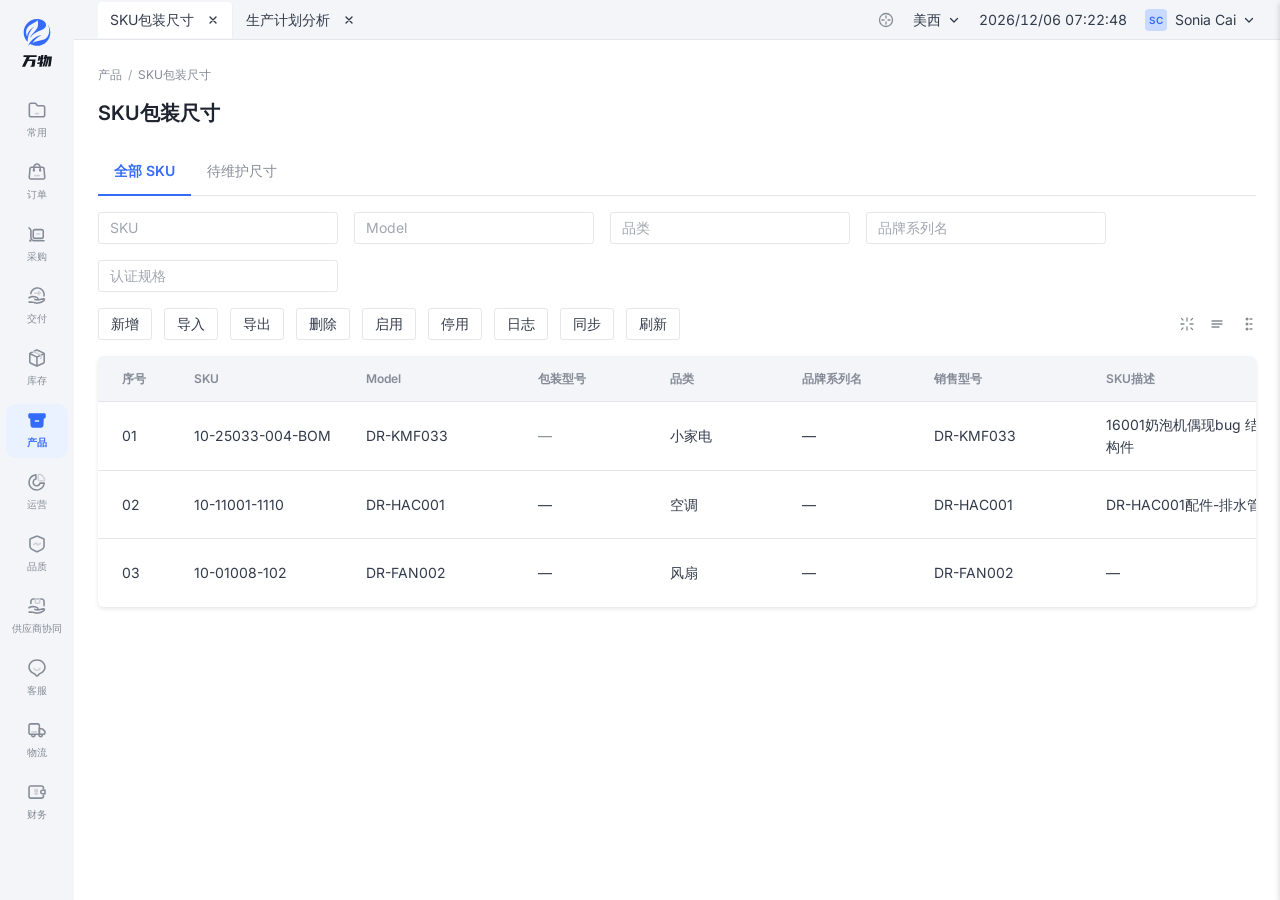
==== sku-packaging-dimensions-detail-view.html @ a116592b "docs(demo): 查看类表单形态一/二、SKU 包装尺寸 Demo 与规范 - 新增 sku-packaging-dimensions-detail-view.html（产品模块，摘要 KV +" ====
<!DOCTYPE html>
<html lang="zh-CN">
<head>
  <meta charset="UTF-8" />
  <meta name="viewport" content="width=device-width, initial-scale=1.0" />
  <title>【查看】产品 · SKU包装尺寸</title>
  <link rel="preconnect" href="https://fonts.googleapis.com" />
  <link rel="preconnect" href="https://fonts.gstatic.com" crossorigin />
  <link href="https://fonts.googleapis.com/css2?family=Inter:wght@400;600&display=swap" rel="stylesheet" />
  <link rel="stylesheet" href="./ERP UI-skill/ASSETS/design-tokens.css" />
  <style>
    *, *::before, *::after { box-sizing: border-box; margin: 0; padding: 0; }
    body { font-family: var(--font-family); font-size: var(--font-size-regular); line-height: var(--line-height-regular); color: var(--color-text-body); background: var(--color-bg-page); -webkit-font-smoothing: antialiased; }

    .page-shell { display: flex; height: 100vh; overflow: hidden; }
    .erp-sidebar {
      width: var(--layout-nav-rail-width);
      flex-shrink: 0;
      background: var(--color-bg-page);
      display: flex;
      flex-direction: column;
      align-items: stretch;
      overflow-y: auto;
      overflow-x: hidden;
    }
    .nav-rail-logo {
      flex-shrink: 0;
      height: var(--nav-logo-zone-height);
      display: flex;
      flex-direction: column;
      align-items: center;
      justify-content: center;
      gap: 6px;
      padding: 14px 19px;
    }
    .nav-rail-brand-logo { display: block; max-width: 52px; max-height: 52px; width: auto; height: auto; object-fit: contain; }
    .nav-rail-item {
      margin: 0 var(--nav-rail-item-outer-padding-x);
      padding: var(--nav-rail-item-outer-padding-y) 0;
      border: none;
      background: transparent;
      cursor: pointer;
      color: var(--color-text-secondary);
    }
    .nav-rail-inner {
      display: flex;
      flex-direction: column;
      align-items: center;
      gap: var(--nav-rail-icon-label-gap);
      padding: var(--nav-rail-item-inner-padding);
      border-radius: var(--radius-large);
      transition: background 0.12s, color 0.12s;
    }
    .nav-rail-icon-slot { width: 20px; height: 20px; flex-shrink: 0; display: flex; align-items: center; justify-content: center; }
    .nav-rail-icon-img { width: 20px; height: 20px; display: block; object-fit: contain; }
    .nav-rail-label {
      font-size: var(--font-size-nav-rail-label);
      line-height: var(--line-height-nav-rail-label);
      font-weight: var(--font-weight-regular);
      text-align: center;
      max-width: 62px;
    }
    .nav-rail-item:hover:not(.active) .nav-rail-inner { background: var(--color-gray-2); }
    .nav-rail-item.active { color: var(--color-primary); }
    .nav-rail-item.active .nav-rail-inner { background: var(--color-primary-bg); }
    .nav-rail-item.active .nav-rail-label { font-weight: var(--font-weight-semibold); }

    .erp-main { flex: 1; display: flex; flex-direction: column; overflow: hidden; position: relative; min-width: 0; background: var(--color-bg-container); }
    .erp-chrome {
      height: var(--layout-chrome-header-height);
      flex-shrink: 0;
      background: var(--color-bg-page);
      border-bottom: 1px solid var(--color-border-default);
      display: flex;
      align-items: center;
      justify-content: space-between;
      padding: 0 var(--spacing-loose);
      gap: var(--spacing-base);
    }
    .tab-strip { display: flex; align-items: flex-end; gap: var(--nav-tab-gap); min-width: 0; flex: 1; overflow-x: auto; }
    .erp-tab {
      flex-shrink: 0;
      display: flex;
      align-items: center;
      gap: 12px;
      height: var(--layout-tab-bar-height);
      padding: 8px 12px;
      border: none;
      border-radius: var(--radius-chrome-tab) var(--radius-chrome-tab) 0 0;
      background: transparent;
      font-size: var(--font-size-regular);
      color: var(--color-text-body);
      cursor: pointer;
      font-family: var(--font-family);
      line-height: 22px;
      transition: background 0.12s, box-shadow 0.12s;
    }
    .erp-tab:hover:not(.active) { background: var(--color-chrome-tab-hover-bg); }
    .erp-tab.active { background: var(--color-bg-container); box-shadow: var(--shadow-tab-lift); }
    .erp-tab-close {
      display: flex;
      align-items: center;
      justify-content: center;
      width: 14px;
      height: 14px;
      padding: 0;
      border: none;
      background: none;
      color: inherit;
      cursor: pointer;
      border-radius: 2px;
    }
    .erp-tab-close:hover { background: var(--color-gray-2); }
    .erp-chrome-right {
      flex-shrink: 0;
      display: flex;
      align-items: center;
      gap: var(--nav-chrome-cluster-gap);
    }
    .chrome-icon-btn {
      width: var(--nav-chrome-icon-size);
      height: var(--nav-chrome-icon-size);
      padding: 0;
      border: none;
      background: none;
      color: var(--color-text-secondary);
      cursor: pointer;
      display: flex;
      align-items: center;
      justify-content: center;
      border-radius: var(--radius-small);
    }
    .chrome-icon-btn:hover { background: var(--color-gray-2); color: var(--color-text-body); }
    .chrome-locale {
      display: inline-flex;
      align-items: center;
      gap: 4px;
      padding: 0;
      border: none;
      background: none;
      font-size: var(--font-size-regular);
      line-height: 22px;
      color: var(--color-text-body);
      cursor: pointer;
      font-family: var(--font-family);
    }
    .chrome-time { font-size: var(--font-size-regular); line-height: 22px; color: var(--color-text-body); font-variant-numeric: tabular-nums; white-space: nowrap; }
    .chrome-user {
      display: inline-flex;
      align-items: center;
      gap: 8px;
      padding: 0;
      border: none;
      background: none;
      cursor: pointer;
      font-family: var(--font-family);
    }
    .chrome-avatar {
      width: var(--nav-user-avatar-size);
      height: var(--nav-user-avatar-size);
      border-radius: var(--nav-user-avatar-radius);
      background: var(--color-brand-2);
      color: var(--color-primary);
      font-size: 10px;
      font-weight: var(--font-weight-semibold);
      display: flex;
      align-items: center;
      justify-content: center;
    }
    .chrome-user-name {
      display: inline-flex;
      align-items: center;
      gap: 4px;
      font-size: var(--font-size-regular);
      line-height: 22px;
      color: var(--color-text-body);
    }

    .list-content { flex: 1; padding: var(--spacing-loose); overflow-y: auto; }
    .breadcrumb {
      font-size: var(--font-size-small);
      color: var(--color-text-secondary);
      margin-bottom: var(--spacing-base);
      line-height: 22px;
    }
    .breadcrumb a { color: var(--color-text-secondary); text-decoration: none; }
    .breadcrumb a:hover { color: var(--color-primary); }
    .breadcrumb-sep { margin: 0 6px; color: var(--color-text-disabled); }
    .page-title {
      font-size: var(--font-size-h5);
      font-weight: var(--font-weight-semibold);
      color: var(--color-text-heading-2);
      margin-bottom: var(--spacing-loose);
    }

    /* Figma「SKU包装尺寸-详情表单/上下布局」：业务 Tab 行 ~46px + 底部分割线 */
    .biz-tabs {
      display: flex;
      align-items: flex-end;
      min-height: 46px;
      border-bottom: 1px solid var(--color-border-default);
      margin-bottom: var(--spacing-base);
      gap: 0;
    }
    .biz-tab {
      padding: 12px 16px;
      border: none;
      background: none;
      font-size: var(--font-size-regular);
      line-height: 22px;
      color: var(--color-text-secondary);
      cursor: pointer;
      font-family: var(--font-family);
      margin-bottom: -1px;
      border-bottom: 2px solid transparent;
    }
    .biz-tab:hover { color: var(--color-text-body); }
    .biz-tab.active {
      color: var(--color-primary);
      font-weight: var(--font-weight-semibold);
      border-bottom-color: var(--color-primary);
    }

    /* 筛选行：5×240×32，水平间距 16px（view-form-reference.md §2） */
    .filter-row {
      display: flex;
      flex-wrap: wrap;
      gap: var(--spacing-base);
      margin-bottom: var(--spacing-base);
    }
    .filter-ph {
      width: var(--input-width-medium);
      height: var(--control-height-md);
      border: 1px solid var(--color-border-default);
      border-radius: var(--radius-small);
      background: var(--color-white);
      padding: 0 11px;
      font-size: var(--font-size-regular);
      color: var(--color-text-disabled);
      line-height: 30px;
    }

    .table-toolbar {
      display: flex;
      align-items: center;
      justify-content: space-between;
      margin-bottom: var(--spacing-base);
      gap: var(--spacing-base);
    }
    .toolbar-left { display: flex; flex-wrap: wrap; gap: var(--spacing-base-tight); align-items: center; }
    .toolbar-right { display: flex; align-items: center; gap: 12px; flex-shrink: 0; }
    .icon-tool {
      width: 18px;
      height: 18px;
      padding: 0;
      border: none;
      background: none;
      color: var(--color-text-secondary);
      cursor: pointer;
      display: flex;
      align-items: center;
      justify-content: center;
    }
    .icon-tool:hover { color: var(--color-text-body); }

    .list-bg { background: var(--color-white); border-radius: var(--radius-medium); box-shadow: var(--shadow-1); overflow: hidden; }
    .pack-head {
      display: flex;
      min-height: 46px;
      padding: 0 var(--spacing-base);
      background: var(--color-gray-1);
      border-bottom: 1px solid var(--color-border-default);
      font-size: var(--font-size-small);
      font-weight: var(--font-weight-semibold);
      color: var(--color-text-secondary);
      align-items: center;
    }
    .pack-row {
      display: flex;
      min-height: 68px;
      padding: 12px var(--spacing-base);
      border-bottom: 1px solid var(--color-border-default);
      font-size: var(--font-size-regular);
      color: var(--color-text-body);
      align-items: center;
    }
    .pack-row:hover { background: var(--color-gray-1); }
    .pack-row:last-child { border-bottom: none; }
    .pack-row .muted { color: var(--color-text-secondary); }
    .pc72 { flex: 0 0 72px; min-width: 0; padding: 0 var(--spacing-tight); }
    .pc172 { flex: 0 0 172px; min-width: 0; padding: 0 var(--spacing-tight); }
    .pc132 { flex: 0 0 132px; min-width: 0; padding: 0 var(--spacing-tight); }
    .pc-grow { flex: 1; min-width: 0; padding: 0 var(--spacing-tight); }
    .pc-op { flex: 0 0 72px; text-align: right; padding: 0 var(--spacing-tight); }
    .cell-2l { line-height: 22px; max-height: 44px; overflow: hidden; display: -webkit-box; -webkit-line-clamp: 2; -webkit-box-orient: vertical; }
    .link-btn {
      background: none;
      border: none;
      padding: 0;
      font-size: var(--font-size-regular);
      color: var(--color-primary);
      cursor: pointer;
      font-family: var(--font-family);
    }
    .link-btn:hover { text-decoration: underline; }

    .btn {
      display: inline-flex;
      align-items: center;
      justify-content: center;
      gap: var(--spacing-super-tight);
      height: var(--control-height-md);
      padding: 0 var(--spacing-base);
      border-radius: var(--radius-small);
      font-size: var(--font-size-regular);
      border: 1px solid transparent;
      white-space: nowrap;
      cursor: pointer;
      transition: background 0.15s, border-color 0.15s, color 0.15s;
      font-family: var(--font-family);
    }
    .btn-sm { height: 32px; padding: 0 12px; font-size: var(--font-size-regular); }
    .btn-primary { background: var(--color-primary); color: var(--color-text-inverse); border-color: var(--color-primary); }
    .btn-primary:hover { background: var(--color-primary-hover); border-color: var(--color-primary-hover); }
    .btn-default { background: var(--color-white); color: var(--color-text-body); border-color: var(--color-border-default); }
    .btn-default:hover { border-color: var(--color-primary); color: var(--color-primary); }

    .drawer-mask { position: fixed; inset: 0; background: rgba(19,23,31,0.45); z-index: 100; opacity: 0; transition: opacity 0.25s; pointer-events: none; }
    .drawer-mask.visible { opacity: 1; pointer-events: auto; }
    .drawer {
      position: fixed;
      top: 0;
      right: 0;
      bottom: 0;
      width: max-content;
      max-width: var(--drawer-width-max);
      min-width: min(864px, 100vw);
      background: var(--color-white);
      box-shadow: var(--shadow-3);
      z-index: 101;
      display: flex;
      flex-direction: column;
      transform: translateX(100%);
      transition: transform 0.28s cubic-bezier(0.4,0,0.2,1);
    }
    .drawer.open { transform: translateX(0); }
    .drawer-header {
      flex-shrink: 0;
      height: 56px;
      border-bottom: 1px solid var(--color-border-default);
      display: flex;
      align-items: center;
      gap: var(--spacing-base);
      padding: 0 var(--spacing-loose);
    }
    .drawer-close {
      width: 20px;
      height: 20px;
      border: none;
      background: none;
      color: var(--color-text-body);
      cursor: pointer;
      display: flex;
      align-items: center;
      justify-content: center;
      flex-shrink: 0;
    }
    .drawer-close:hover { color: var(--color-text-heading-1); }
    .drawer-title { font-size: var(--font-size-h6); font-weight: var(--font-weight-semibold); color: var(--color-text-heading-2); }
    .drawer-body {
      flex: 1;
      min-height: 0;
      overflow-y: auto;
      padding: var(--spacing-loose);
      display: flex;
      flex-direction: column;
    }

    /* 摘要区：两行 × 三列，块间 24px；格内上下 12px（Figma 20:36678，对齐 form-standard §2.1.3） */
    .drawer-summary { display: flex; flex-direction: column; gap: var(--spacing-loose); margin-bottom: var(--spacing-loose); }
    .kv-triple {
      display: grid;
      grid-template-columns: repeat(3, minmax(0, 1fr));
      column-gap: var(--spacing-loose);
      align-items: start;
    }
    .kv-field {
      display: flex;
      flex-direction: column;
      align-items: flex-start;
      gap: var(--spacing-base-tight);
      font-size: var(--font-size-regular);
      line-height: var(--line-height-regular);
      text-align: left;
      min-width: 0;
    }
    .kv-label { color: var(--color-gray-7); font-weight: var(--font-weight-regular); }
    .kv-label-row { display: inline-flex; align-items: center; gap: 4px; color: var(--color-gray-7); }
    .kv-value { color: var(--color-text-body); word-break: break-word; width: 100%; max-width: 240px; }
    .kv-value.muted { color: var(--color-text-secondary); }

    .drawer-divider {
      height: 0;
      border: none;
      border-top: 1px solid var(--color-border-default);
      margin: 0 0 var(--spacing-loose);
    }

    /* form-standard §2.4 一级标题行 + 二级灰底卡片（类型③） */
    .drawer-section { margin-bottom: var(--spacing-loose); }
    .drawer-section:last-child { margin-bottom: 0; }
    .section-title-row {
      display: flex;
      align-items: center;
      gap: var(--spacing-base-tight);
      margin-bottom: var(--spacing-base-tight);
    }
    .section-title-bar { width: 2px; height: 16px; background: var(--color-primary); flex-shrink: 0; border-radius: 1px; }
    .section-title-text {
      font-size: var(--font-size-h6);
      font-weight: var(--font-weight-semibold);
      color: var(--color-gray-11);
    }
    .section-title-extra { font-size: var(--font-size-regular); color: var(--color-primary); cursor: pointer; margin-left: 4px; }
    .section-title-extra:hover { text-decoration: underline; }
    .secondary-card {
      background: var(--color-bg-page);
      padding: var(--spacing-loose);
      border-radius: 0;
    }
    .card-kv-stack {
      display: flex;
      flex-direction: column;
      gap: var(--spacing-base);
    }

    .drawer-footer {
      flex-shrink: 0;
      height: 56px;
      border-top: 1px solid var(--color-border-default);
      padding: 0 var(--spacing-loose);
      display: flex;
      justify-content: flex-end;
      align-items: center;
      gap: var(--spacing-base-tight);
      background: var(--color-white);
    }
  </style>
</head>
<body>
<div class="page-shell">
  <aside class="erp-sidebar" id="erpNavSidebar" aria-label="一级导航"></aside>

  <div class="erp-main">
    <header class="erp-chrome">
      <div class="tab-strip" role="tablist" aria-label="页签">
        <button type="button" class="erp-tab active" role="tab" aria-selected="true"><span>SKU包装尺寸</span><span class="erp-tab-close" aria-label="关闭页签" onclick="event.stopPropagation()"><svg width="10" height="10" viewBox="0 0 10 10" fill="none"><path d="M2 2l6 6M8 2L2 8" stroke="currentColor" stroke-width="1.4" stroke-linecap="round"/></svg></span></button>
        <button type="button" class="erp-tab" role="tab" aria-selected="false"><span>生产计划分析</span><span class="erp-tab-close" aria-label="关闭页签" onclick="event.stopPropagation()"><svg width="10" height="10" viewBox="0 0 10 10" fill="none"><path d="M2 2l6 6M8 2L2 8" stroke="currentColor" stroke-width="1.4" stroke-linecap="round"/></svg></span></button>
      </div>
      <div class="erp-chrome-right">
        <button type="button" class="chrome-icon-btn" title="智能助手" aria-label="智能助手"><svg width="18" height="18" viewBox="0 0 18 18" fill="none"><circle cx="9" cy="9" r="6.5" stroke="currentColor" stroke-width="1.3"/><path d="M9 5v2M9 11v2M5 9h2M11 9h2" stroke="currentColor" stroke-width="1.3" stroke-linecap="round"/></svg></button>
        <button type="button" class="chrome-locale">美西<svg width="14" height="14" viewBox="0 0 14 14" fill="none" style="margin-left:2px;vertical-align:middle" aria-hidden="true"><path d="M3.5 5.5L7 9l3.5-3.5" stroke="currentColor" stroke-width="1.3" stroke-linecap="round" stroke-linejoin="round"/></svg></button>
        <span class="chrome-time" id="chromeTime">2026/05/01 00:00:00</span>
        <button type="button" class="chrome-user" aria-label="账户菜单">
          <span class="chrome-avatar" aria-hidden="true">SC</span>
          <span class="chrome-user-name">Sonia Cai<svg width="14" height="14" viewBox="0 0 14 14" fill="none" style="margin-left:2px;vertical-align:middle" aria-hidden="true"><path d="M3.5 5.5L7 9l3.5-3.5" stroke="currentColor" stroke-width="1.3" stroke-linecap="round" stroke-linejoin="round"/></svg></span>
        </button>
      </div>
    </header>

    <div class="list-content">
      <nav class="breadcrumb" aria-label="面包屑">
        <a href="#">产品</a><span class="breadcrumb-sep">/</span><span>SKU包装尺寸</span>
      </nav>
      <h1 class="page-title">SKU包装尺寸</h1>

      <div class="biz-tabs" role="tablist" aria-label="业务页签">
        <button type="button" class="biz-tab active" role="tab" aria-selected="true">全部 SKU</button>
        <button type="button" class="biz-tab" role="tab" aria-selected="false">待维护尺寸</button>
      </div>

      <div class="filter-row" aria-label="筛选">
        <div class="filter-ph">SKU</div>
        <div class="filter-ph">Model</div>
        <div class="filter-ph">品类</div>
        <div class="filter-ph">品牌系列名</div>
        <div class="filter-ph">认证规格</div>
      </div>

      <div class="table-toolbar">
        <div class="toolbar-left">
          <button type="button" class="btn btn-default btn-sm">新增</button>
          <button type="button" class="btn btn-default btn-sm">导入</button>
          <button type="button" class="btn btn-default btn-sm">导出</button>
          <button type="button" class="btn btn-default btn-sm">删除</button>
          <button type="button" class="btn btn-default btn-sm">启用</button>
          <button type="button" class="btn btn-default btn-sm">停用</button>
          <button type="button" class="btn btn-default btn-sm">日志</button>
          <button type="button" class="btn btn-default btn-sm">同步</button>
          <button type="button" class="btn btn-default btn-sm">刷新</button>
        </div>
        <div class="toolbar-right">
          <button type="button" class="icon-tool" title="刷新" aria-label="刷新"><svg width="18" height="18" viewBox="0 0 18 18" fill="none"><path d="M9 3v3M9 12v3M3 9h3M12 9h3" stroke="currentColor" stroke-width="1.3" stroke-linecap="round"/><path d="M5 5l-1.5-1.5M13 13l1.5 1.5M13 5l1.5-1.5M5 13l-1.5 1.5" stroke="currentColor" stroke-width="1.2" stroke-linecap="round"/></svg></button>
          <button type="button" class="icon-tool" title="密度" aria-label="密度"><svg width="18" height="18" viewBox="0 0 18 18" fill="none"><path d="M4 6h10M4 9h10M4 12h7" stroke="currentColor" stroke-width="1.3" stroke-linecap="round"/></svg></button>
          <button type="button" class="icon-tool" title="列设置" aria-label="列设置"><svg width="18" height="18" viewBox="0 0 18 18" fill="none"><circle cx="9" cy="4" r="1.5" fill="currentColor"/><circle cx="9" cy="9" r="1.5" fill="currentColor"/><circle cx="9" cy="14" r="1.5" fill="currentColor"/><path d="M12 4h2M12 9h2M12 14h2" stroke="currentColor" stroke-width="1.3" stroke-linecap="round"/></svg></button>
        </div>
      </div>

      <div class="list-bg" role="region" aria-label="SKU 包装尺寸表">
        <div class="pack-head">
          <div class="pc72">序号</div>
          <div class="pc172">SKU</div>
          <div class="pc172">Model</div>
          <div class="pc132">包装型号</div>
          <div class="pc132">品类</div>
          <div class="pc132">品牌系列名</div>
          <div class="pc172">销售型号</div>
          <div class="pc172">SKU描述</div>
          <div class="pc132">认证规格</div>
          <div class="pc-op">操作</div>
        </div>
        <div class="pack-row">
          <div class="pc72">01</div>
          <div class="pc172">10-25033-004-BOM</div>
          <div class="pc172">DR-KMF033</div>
          <div class="pc132 muted">—</div>
          <div class="pc132">小家电</div>
          <div class="pc132">—</div>
          <div class="pc172">DR-KMF033</div>
          <div class="pc172 cell-2l">16001奶泡机偶现bug 结构件</div>
          <div class="pc132">—</div>
          <div class="pc-op"><button type="button" class="link-btn" onclick="openDrawer()">查看</button></div>
        </div>
        <div class="pack-row">
          <div class="pc72">02</div>
          <div class="pc172">10-11001-1110</div>
          <div class="pc172">DR-HAC001</div>
          <div class="pc132">—</div>
          <div class="pc132">空调</div>
          <div class="pc132">—</div>
          <div class="pc172">DR-HAC001</div>
          <div class="pc172 cell-2l">DR-HAC001配件-排水管</div>
          <div class="pc132">美规</div>
          <div class="pc-op"><button type="button" class="link-btn" onclick="openDrawer()">查看</button></div>
        </div>
        <div class="pack-row">
          <div class="pc72">03</div>
          <div class="pc172">10-01008-102</div>
          <div class="pc172">DR-FAN002</div>
          <div class="pc132">—</div>
          <div class="pc132">风扇</div>
          <div class="pc132">—</div>
          <div class="pc172">DR-FAN002</div>
          <div class="pc172">—</div>
          <div class="pc132">欧规</div>
          <div class="pc-op"><button type="button" class="link-btn" onclick="openDrawer()">查看</button></div>
        </div>
      </div>
    </div>
  </div>

  <div class="drawer-mask" id="drawerMask" onclick="closeDrawer()"></div>
  <aside class="drawer" id="drawer" role="dialog" aria-modal="true" aria-labelledby="drawerTitle">
    <div class="drawer-header">
      <button type="button" class="drawer-close" onclick="closeDrawer()" aria-label="关闭">
        <svg width="20" height="20" viewBox="0 0 20 20" fill="none"><path d="M4 4l12 12M16 4L4 16" stroke="currentColor" stroke-width="1.8" stroke-linecap="round"/></svg>
      </button>
      <h2 class="drawer-title" id="drawerTitle">详情</h2>
    </div>
    <div class="drawer-body">
      <!-- 画板 Figma node 20:36678：摘要三列 × 两行，上下 KV -->
      <div class="drawer-summary">
        <div class="kv-triple">
          <div class="kv-field"><span class="kv-label">认证规格</span><span class="kv-value muted">—</span></div>
          <div class="kv-field"><span class="kv-label">产品颜色</span><span class="kv-value muted">—</span></div>
          <div class="kv-field"><span class="kv-label">装箱数</span><span class="kv-value">2pcs/CTN</span></div>
        </div>
        <div class="kv-triple">
          <div class="kv-field"><span class="kv-label">SKU</span><span class="kv-value">10-25033-004-BOM</span></div>
          <div class="kv-field"><span class="kv-label">Model</span><span class="kv-value">DR-KMF033</span></div>
          <div class="kv-field"><span class="kv-label">产品描述</span><span class="kv-value">16001奶泡机偶现bug 结构件</span></div>
        </div>
      </div>

      <hr class="drawer-divider" />

      <!-- 外箱信息：一级标题 + 二级卡片（Figma 20:36649） -->
      <section class="drawer-section" aria-labelledby="sec-carton">
        <div class="section-title-row" id="sec-carton">
          <span class="section-title-bar" aria-hidden="true"></span>
          <span class="section-title-text">外箱信息</span>
          <span class="section-title-extra" role="button" tabindex="0">填写示例</span>
        </div>
        <div class="secondary-card">
          <div class="card-kv-stack">
            <div class="kv-field">
              <span class="kv-label">整箱毛重 (Carton Weight)</span>
              <span class="kv-value">1kg</span>
            </div>
            <div class="kv-triple">
              <div class="kv-field"><span class="kv-label">卡通箱 宽 (Carton Width)</span><span class="kv-value">2cm</span></div>
              <div class="kv-field"><span class="kv-label">卡通箱 深 (Carton Depth)</span><span class="kv-value">2cm</span></div>
              <div class="kv-field"><span class="kv-label">卡通箱 高 (Carton Height)</span><span class="kv-value">2cm</span></div>
            </div>
            <div class="kv-field">
              <span class="kv-label">美规整箱毛重 (Carton Weight)</span>
              <span class="kv-value">2.2lb</span>
            </div>
            <div class="kv-triple">
              <div class="kv-field"><span class="kv-label">美规卡通箱 宽 (Carton Width)</span><span class="kv-value">0.79in</span></div>
              <div class="kv-field"><span class="kv-label">美规卡通箱 深 (Carton Depth)</span><span class="kv-value">0.79in</span></div>
              <div class="kv-field"><span class="kv-label">美规卡通箱 高 (Carton Height)</span><span class="kv-value">0.79in</span></div>
            </div>
          </div>
        </div>
      </section>

      <!-- 包装信息（最小包装单位）：Figma 20:36742 -->
      <section class="drawer-section" aria-labelledby="sec-box">
        <div class="section-title-row" id="sec-box">
          <span class="section-title-bar" aria-hidden="true"></span>
          <span class="section-title-text">包装信息（最小包装单位）</span>
          <span class="section-title-extra" role="button" tabindex="0">填写示例</span>
        </div>
        <div class="secondary-card">
          <div class="card-kv-stack">
            <div class="kv-field">
              <span class="kv-label">包装重量 (Box Weight)</span>
              <span class="kv-value">1kg</span>
            </div>
            <div class="kv-triple">
              <div class="kv-field"><span class="kv-label">包装 宽 (Box Width)</span><span class="kv-value">2cm</span></div>
              <div class="kv-field"><span class="kv-label">包装 深 (Box Depth)</span><span class="kv-value">2cm</span></div>
              <div class="kv-field"><span class="kv-label">包装 高 (Box Height)</span><span class="kv-value">2cm</span></div>
            </div>
            <div class="kv-field">
              <div class="kv-label-row">
                <span class="kv-label">最小包装量</span>
                <button type="button" class="icon-tool" style="width:14px;height:14px" title="说明" aria-label="最小包装量说明">
                  <svg width="14" height="14" viewBox="0 0 14 14" fill="none" aria-hidden="true"><circle cx="7" cy="7" r="6" stroke="currentColor" stroke-width="1.2"/><path d="M7 10V9.2M7 4.2v3" stroke="currentColor" stroke-width="1.2" stroke-linecap="round"/></svg>
                </button>
              </div>
              <span class="kv-value">1</span>
            </div>
            <div class="kv-field">
              <span class="kv-label">美规包装重量 (Box Weight)</span>
              <span class="kv-value">2.2lb</span>
            </div>
            <div class="kv-triple">
              <div class="kv-field"><span class="kv-label">美规包装 宽 (Box Width)</span><span class="kv-value">0.79in</span></div>
              <div class="kv-field"><span class="kv-label">美规包装 深 (Box Depth)</span><span class="kv-value">0.79in</span></div>
              <div class="kv-field"><span class="kv-label">美规包装 高 (Box Height)</span><span class="kv-value">0.79in</span></div>
            </div>
          </div>
        </div>
      </section>

      <!-- 产品：Figma 20:36706 -->
      <section class="drawer-section" aria-labelledby="sec-product">
        <div class="section-title-row" id="sec-product">
          <span class="section-title-bar" aria-hidden="true"></span>
          <span class="section-title-text">产品</span>
          <span class="section-title-extra" role="button" tabindex="0">填写示例</span>
        </div>
        <div class="secondary-card">
          <div class="card-kv-stack">
            <div class="kv-field">
              <span class="kv-label">产品重量 (Product Weight)</span>
              <span class="kv-value">1kg</span>
            </div>
            <div class="kv-triple">
              <div class="kv-field"><span class="kv-label">产品 宽 (Product Width)</span><span class="kv-value">2cm</span></div>
              <div class="kv-field"><span class="kv-label">产品 深 (Product Depth)</span><span class="kv-value">2cm</span></div>
              <div class="kv-field"><span class="kv-label">产品 高 (Product Height)</span><span class="kv-value">2cm</span></div>
            </div>
            <div class="kv-field">
              <span class="kv-label">美规产品重量 (Product Weight)</span>
              <span class="kv-value">2.2lb</span>
            </div>
            <div class="kv-triple">
              <div class="kv-field"><span class="kv-label">美规产品 宽 (Product Width)</span><span class="kv-value">0.79in</span></div>
              <div class="kv-field"><span class="kv-label">美规产品 深 (Product Depth)</span><span class="kv-value">0.79in</span></div>
              <div class="kv-field"><span class="kv-label">美规产品 高 (Product Height)</span><span class="kv-value">0.79in</span></div>
            </div>
          </div>
        </div>
      </section>
    </div>
    <div class="drawer-footer">
      <button type="button" class="btn btn-default" onclick="closeDrawer()">取消</button>
      <button type="button" class="btn btn-primary" onclick="closeDrawer()">确定</button>
    </div>
  </aside>
</div>

<script>window.ERP_NAV_ACTIVE_KEY = 'product';</script>
<script src="./ERP UI-skill/ASSETS/erp-nav-rail-figma.js"></script>
<script>
/**
 * 对照 Figma：SKU包装尺寸-详情表单/上下布局（file EUNVfCK8meDTEw3LY8Mhmn，frame id 20:35869）。
 * 主区：业务 Tab + 5×240 筛选 + 表工具栏 + 46/68 表；抽屉：摘要 KV + 外箱 / 包装 / 产品 三段一级标题 + 二级灰底卡片内上下 KV（form-standard §2.1.3、§2.4）。
 */
function openDrawer() {
  document.getElementById('drawerMask').classList.add('visible');
  document.getElementById('drawer').classList.add('open');
}
function closeDrawer() {
  document.getElementById('drawerMask').classList.remove('visible');
  document.getElementById('drawer').classList.remove('open');
}

window.addEventListener('DOMContentLoaded', () => {
  if (typeof mountErpNavRailFromFigma === 'function') mountErpNavRailFromFigma();
  function tickChromeTime() {
    var el = document.getElementById('chromeTime');
    if (!el) return;
    var d = new Date();
    function p(n) { return String(n).padStart(2, '0'); }
    el.textContent = d.getFullYear() + '/' + p(d.getMonth() + 1) + '/' + p(d.getDate()) + ' ' + p(d.getHours()) + ':' + p(d.getMinutes()) + ':' + p(d.getSeconds());
  }
  tickChromeTime();
  setInterval(tickChromeTime, 1000);
});
</script>
</body>
</html>
---- ERP UI-skill/ASSETS/design-tokens.css ----
/**
 * Design Tokens
 * 包含：颜色、排版、间距、圆角、阴影、描边、图标尺寸、控件高度
 */

:root {

  /* ============================================================
   * 颜色 · Colors
   * ============================================================ */

  /* ------ Brand / 品牌蓝 ------ */
  --color-brand-1: #EAF1FF;   /* 选中背景色 */
  --color-brand-2: #C8DAFE;   /* 焦点 focus */
  --color-brand-3: #A4C1FD;   /* 禁用 disabled */
  --color-brand-4: #7FA7FC;
  --color-brand-5: #5A8BFB;   /* 悬浮 hover */
  --color-brand-6: #346BFA;   /* 正常 normal（主色）*/
  --color-brand-7: #1E4CCF;   /* 点击激活 active */
  --color-brand-8: #0C31A4;
  --color-brand-9: #031B78;
  --color-brand-10: #010058;

  /* 语义别名 */
  --color-primary:          var(--color-brand-6);
  --color-primary-hover:    var(--color-brand-5);
  --color-primary-active:   var(--color-brand-7);
  --color-primary-disabled: var(--color-brand-3);
  --color-primary-focus:    var(--color-brand-2);
  --color-primary-bg:       var(--color-brand-1);

  /* ------ Green / 成功色 ------ */
  --color-green-1: #EDFFEB;   /* 选中背景色 */
  --color-green-2: #B9EEB4;   /* 焦点 focus */
  --color-green-3: #83DE7C;   /* 禁用 disabled */
  --color-green-4: #56CD4F;
  --color-green-5: #2DBB27;   /* 悬浮 hover */
  --color-green-6: #0DAA07;   /* 正常 normal */
  --color-green-7: #099305;   /* 点击激活 active */
  --color-green-8: #067B03;
  --color-green-9: #046402;
  --color-green-10: #014D00;

  /* 语义别名 */
  --color-success:          var(--color-green-6);
  --color-success-hover:    var(--color-green-5);
  --color-success-active:   var(--color-green-7);
  --color-success-disabled: var(--color-green-3);
  --color-success-focus:    var(--color-green-2);
  --color-success-bg:       var(--color-green-1);

  /* ------ Red / 错误色 ------ */
  --color-red-1: #FFE8E9;     /* 选中背景色 */
  --color-red-2: #FFBDBF;     /* 焦点 focus */
  --color-red-3: #FF939A;     /* 禁用 disabled */
  --color-red-4: #FF6879;
  --color-red-5: #FF3D60;     /* 悬浮 hover */
  --color-red-6: #FF0E53;     /* 正常 normal */
  --color-red-7: #D30643;     /* 点击激活 active */
  --color-red-8: #A70433;
  --color-red-9: #7A0223;
  --color-red-10: #4E0013;

  /* 语义别名 */
  --color-error:          var(--color-red-6);
  --color-error-hover:    var(--color-red-5);
  --color-error-active:   var(--color-red-7);
  --color-error-disabled: var(--color-red-3);
  --color-error-focus:    var(--color-red-2);
  --color-error-bg:       var(--color-red-1);

  /* ------ Gold / 警告色 ------ */
  --color-gold-1: #FFFBF4;    /* 选中背景色 */
  --color-gold-2: #FFF3DC;    /* 焦点 focus */
  --color-gold-3: #FFE9BE;    /* 禁用 disabled */
  --color-gold-4: #FFDD98;
  --color-gold-5: #FFD069;    /* 悬浮 hover */
  --color-gold-6: #FFC000;    /* 正常 normal */
  --color-gold-7: #CD9A00;    /* 点击激活 active */
  --color-gold-8: #9E7600;
  --color-gold-9: #715400;
  --color-gold-10: #473300;

  /* 语义别名 */
  --color-warning:          var(--color-gold-6);
  --color-warning-hover:    var(--color-gold-5);
  --color-warning-active:   var(--color-gold-7);
  --color-warning-disabled: var(--color-gold-3);
  --color-warning-focus:    var(--color-gold-2);
  --color-warning-bg:       var(--color-gold-1);

  /* ------ Orange / 橙色 ------ */
  --color-orange-1: #FFF6F0;
  --color-orange-2: #FFE3D1;
  --color-orange-3: #FFCEAF;
  --color-orange-4: #FFB788;
  --color-orange-5: #FF9E5A;
  --color-orange-6: #FF840E;  /* 正常 normal */
  --color-orange-7: #CC680B;
  --color-orange-8: #9E5006;
  --color-orange-9: #713702;
  --color-orange-10: #482000;

  /* ------ Purple / 紫色 ------ */
  --color-purple-1: #E9EBFF;
  --color-purple-2: #C7CAFE;
  --color-purple-3: #A6A9FD;
  --color-purple-4: #8986FC;
  --color-purple-5: #7060FB;
  --color-purple-6: #5F34FA;  /* 正常 normal */
  --color-purple-7: #491ECA;
  --color-purple-8: #350F9B;
  --color-purple-9: #24056F;
  --color-purple-10: #130046;

  /* ------ Turquoise / 绿松石蓝 ------ */
  --color-turquoise-1: #F0FAFF;
  --color-turquoise-2: #D4F0FF;
  --color-turquoise-3: #B5E6FF;
  --color-turquoise-4: #90DBFF;
  --color-turquoise-5: #64CFFF;
  --color-turquoise-6: #00C2FF;  /* 正常 normal */
  --color-turquoise-7: #009BCD;
  --color-turquoise-8: #00769D;
  --color-turquoise-9: #00536F;
  --color-turquoise-10: #003245;

  /* ------ Cyan / 青色 ------ */
  --color-cyan-1: #E9FFF2;
  --color-cyan-2: #BCFFDC;
  --color-cyan-3: #8FFFC8;
  --color-cyan-4: #64FFBB;
  --color-cyan-5: #35FFB2;
  --color-cyan-6: #00F4B4;  /* 正常 normal */
  --color-cyan-7: #00D38F;
  --color-cyan-8: #00A770;
  --color-cyan-9: #007A51;
  --color-cyan-10: #004E32;

  /* ------ Neutral / 中性色 · 灰度 ------ */
  --color-white: #FFFFFF;     /* White1 · 按钮文字色/文字反色 */
  --color-gray-1: #F3F5F8;    /* 默认页面背景色 */
  --color-gray-2: #EBEDF0;
  --color-gray-3: #E4E6EA;    /* 分割线1 · 禁用填充颜色 */
  --color-gray-4: #CFD2D7;    /* 分割线2 */
  --color-gray-5: #C1C5CC;
  --color-gray-6: #A1A6B0;    /* 禁用不可点击 */
  --color-gray-7: #858B97;    /* 提示信息文字 · 占位符文字 */
  --color-gray-8: #717887;
  --color-gray-9: #586071;
  --color-gray-10: #454D5F;
  --color-gray-11: #323B4B;   /* 正文 */
  --color-gray-12: #272D3A;
  --color-gray-13: #1E242F;   /* 二级标题 · 图标主色 */
  --color-gray-14: #13171F;   /* 一级标题 */

  /* 语义别名 · 文字 */
  --color-text-heading-1:    var(--color-gray-14);
  --color-text-heading-2:    var(--color-gray-13);
  --color-text-body:         var(--color-gray-11);
  --color-text-secondary:    var(--color-gray-7);
  --color-text-disabled:     var(--color-gray-6);
  --color-text-inverse:      var(--color-white);
  --color-text-link:         var(--color-brand-6);

  /* 语义别名 · 背景 */
  --color-bg-page:      var(--color-gray-1);
  --color-bg-container: var(--color-white);
  --color-bg-disabled:  var(--color-gray-3);
  --color-bg-selected:  var(--color-brand-1);

  /* 语义别名 · 边框 */
  --color-border-default:  var(--color-gray-3);
  --color-border-heavy:    var(--color-gray-4);

  /* 语义别名 · 图标 */
  --color-icon-primary:   var(--color-gray-13);
  --color-icon-secondary: var(--color-gray-7);


  /* ============================================================
   * 排版 · Typography
   * ============================================================ */

  --font-family: 'Inter', -apple-system, 'PingFang SC', 'Microsoft YaHei', sans-serif;

  /* 字号 / 行高 */
  --font-size-small:    12px;
  --line-height-small:  20px;

  --font-size-regular:  14px;
  --line-height-regular: 22px;

  --font-size-h6:       16px;
  --line-height-h6:     24px;

  --font-size-h5:       20px;
  --line-height-h5:     30px;

  --font-size-h4:       24px;
  --line-height-h4:     36px;

  /* 字重 */
  --font-weight-regular:  400;
  --font-weight-semibold: 600;


  /* ============================================================
   * 间距 · Spacing
   * ============================================================ */

  --spacing-none:        0px;
  --spacing-super-tight: 2px;
  --spacing-extra-tight: 4px;
  --spacing-tight:       8px;
  --spacing-base-tight:  12px;
  --spacing-base:        16px;
  --spacing-base-loose:  20px;
  --spacing-loose:       24px;
  --spacing-extra-loose: 32px;
  --spacing-super-loose: 40px;


  /* ============================================================
   * 圆角 · Border Radius
   * ============================================================ */

  --radius-extra-small: 3px;
  --radius-small:       3px;
  --radius-medium:      6px;
  --radius-large:       10px;
  --radius-tag:         30px;  /* 所有标签（Tag）专用圆角 */
  --radius-full:        9999px;


  /* ============================================================
   * 阴影 · Shadows
   * ============================================================ */

  --shadow-0: none;
  --shadow-1: 0px 2px 4px rgba(19, 23, 31, 0.10);
  --shadow-2: 0px -2px 4px rgba(19, 23, 31, 0.10);
  --shadow-3: 0px 3px 6px rgba(19, 23, 31, 0.20);


  /* ============================================================
   * 描边 · Border Thickness
   * ============================================================ */

  --border-width-none:  0px;
  --border-width:       1px;
  --border-width-focus: 1px;


  /* ============================================================
   * 图标尺寸 · Icon Size
   * ============================================================ */

  --icon-size-xs: 8px;
  --icon-size-sm: 12px;
  --icon-size-md: 16px;
  --icon-size-lg: 20px;
  --icon-size-xl: 24px;


  /* ============================================================
   * 控件高度 · Control Height
   * ============================================================ */

  --control-height-sm: 24px;
  --control-height-md: 32px;
  --control-height-lg: 40px;


  /* ============================================================
   * 输入框宽度 · Input Width
   * ============================================================ */

  --input-width-number: 96px;   /* 数字输入框：仅用于纯数字输入（数量、金额等） */
  --input-width-short:  200px;  /* 短字段：仅用于表格内嵌（状态、数量、货币单位） */
  --input-width-medium: 240px;  /* 中字段：表单主力宽度（日期、SKU、渠道、仓库名称等） */
  --input-width-long:   400px;  /* 长字段：备注、描述、地址 */


  /* ============================================================
   * 抽屉宽度 · Drawer Width
   * ============================================================
   * 实际宽度由表单/表格等内容所需的最大宽度决定，并不得超过本上限。
   * 推荐实现：width: max-content; max-width: var(--drawer-width-max);
   * 详见 form-standard.md §4.1
   */

  --drawer-width-max: 80vw; /* 相对视口的上限；约等于「页面可感区域宽度」的 80% */


  /* ============================================================
   * 全局壳层 · App Shell / ERP 导航（Figma「ERP 导航」画板）
   * 详见 REFERENCES/navigation-shell.md
   * ============================================================ */

  --layout-nav-rail-width:         74px;
  --layout-nav-secondary-width:    176px;
  --layout-chrome-header-height:  40px;
  --layout-tab-bar-height:         36px;

  --nav-logo-zone-height:           90px;
  --nav-rail-item-outer-padding-x:  6px;
  --nav-rail-item-outer-padding-y:  4px;
  --nav-rail-item-inner-padding:    6px;
  --nav-rail-icon-label-gap:        4px;
  --font-size-nav-rail-label:       10px;
  --line-height-nav-rail-label:     18px;

  --nav-chrome-icon-size:           18px;
  --nav-chrome-cluster-gap:         18px;
  --nav-user-avatar-size:           22px;
  --nav-user-avatar-radius:         4px;
  --nav-tab-gap:                    2px;

  --radius-chrome-tab:              4px; /* 顶栏页签上圆角（与 Figma 一致，略大于 --radius-small） */
  --shadow-tab-lift:                0 2px 2px rgba(19, 23, 31, 0.1);
  --color-chrome-tab-hover-bg:      rgba(19, 23, 31, 0.06);
}
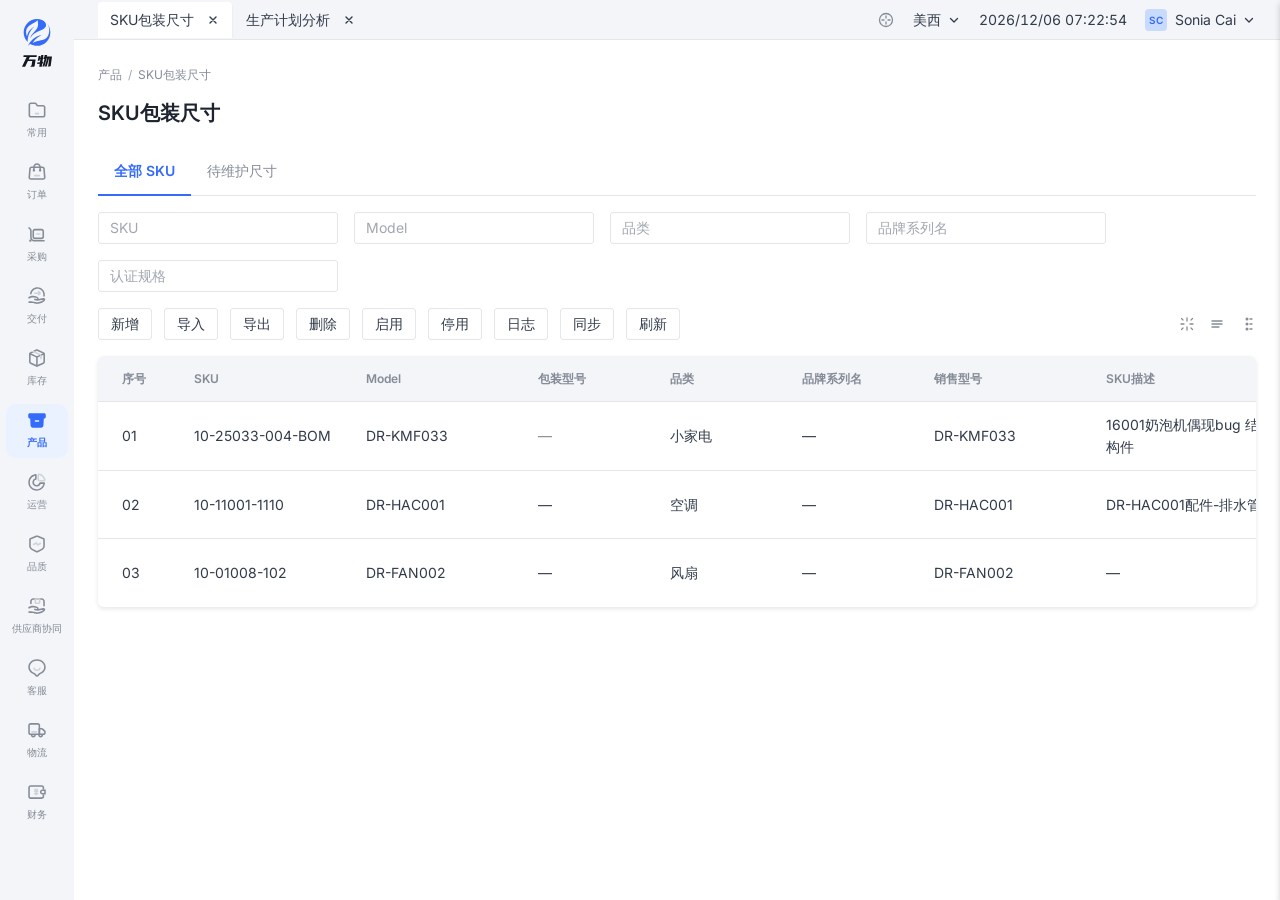
==== commit 84b050b2: "docs: 新增《查看类表单设计通用规范》view-form-standard，画板归入 view-form-reference - 新增 view-form-standard.md：与 form-s" ====
--- a/sku-packaging-dimensions-detail-view.html
+++ b/sku-packaging-dimensions-detail-view.html
@@ -221,7 +221,7 @@
       border-bottom-color: var(--color-primary);
     }
 
-    /* 筛选行：5×240×32，水平间距 16px（view-form-reference.md §2） */
+    /* 筛选行：5×240×32，水平间距 16px（view-form-reference.md §3 画板二） */
     .filter-row {
       display: flex;
       flex-wrap: wrap;
@@ -376,7 +376,7 @@
       flex-direction: column;
     }
 
-    /* 摘要区：两行 × 三列，块间 24px；格内上下 12px（Figma 20:36678，对齐 form-standard §2.1.3） */
+    /* 摘要区：两行 × 三列，块间 24px；格内上下 12px（Figma 20:36678，对齐 view-form-standard.md §2） */
     .drawer-summary { display: flex; flex-direction: column; gap: var(--spacing-loose); margin-bottom: var(--spacing-loose); }
     .kv-triple {
       display: grid;
@@ -698,7 +698,7 @@
 <script>
 /**
  * 对照 Figma：SKU包装尺寸-详情表单/上下布局（file EUNVfCK8meDTEw3LY8Mhmn，frame id 20:35869）。
- * 主区：业务 Tab + 5×240 筛选 + 表工具栏 + 46/68 表；抽屉：摘要 KV + 外箱 / 包装 / 产品 三段一级标题 + 二级灰底卡片内上下 KV（form-standard §2.1.3、§2.4）。
+ * 主区：业务 Tab + 5×240 筛选 + 表工具栏 + 46/68 表；抽屉：摘要 KV + 外箱 / 包装 / 产品 三段一级标题 + 二级灰底卡片内上下 KV（view-form-standard.md §2、§4；一级标题条 form-standard §2.4）。
  */
 function openDrawer() {
   document.getElementById('drawerMask').classList.add('visible');
